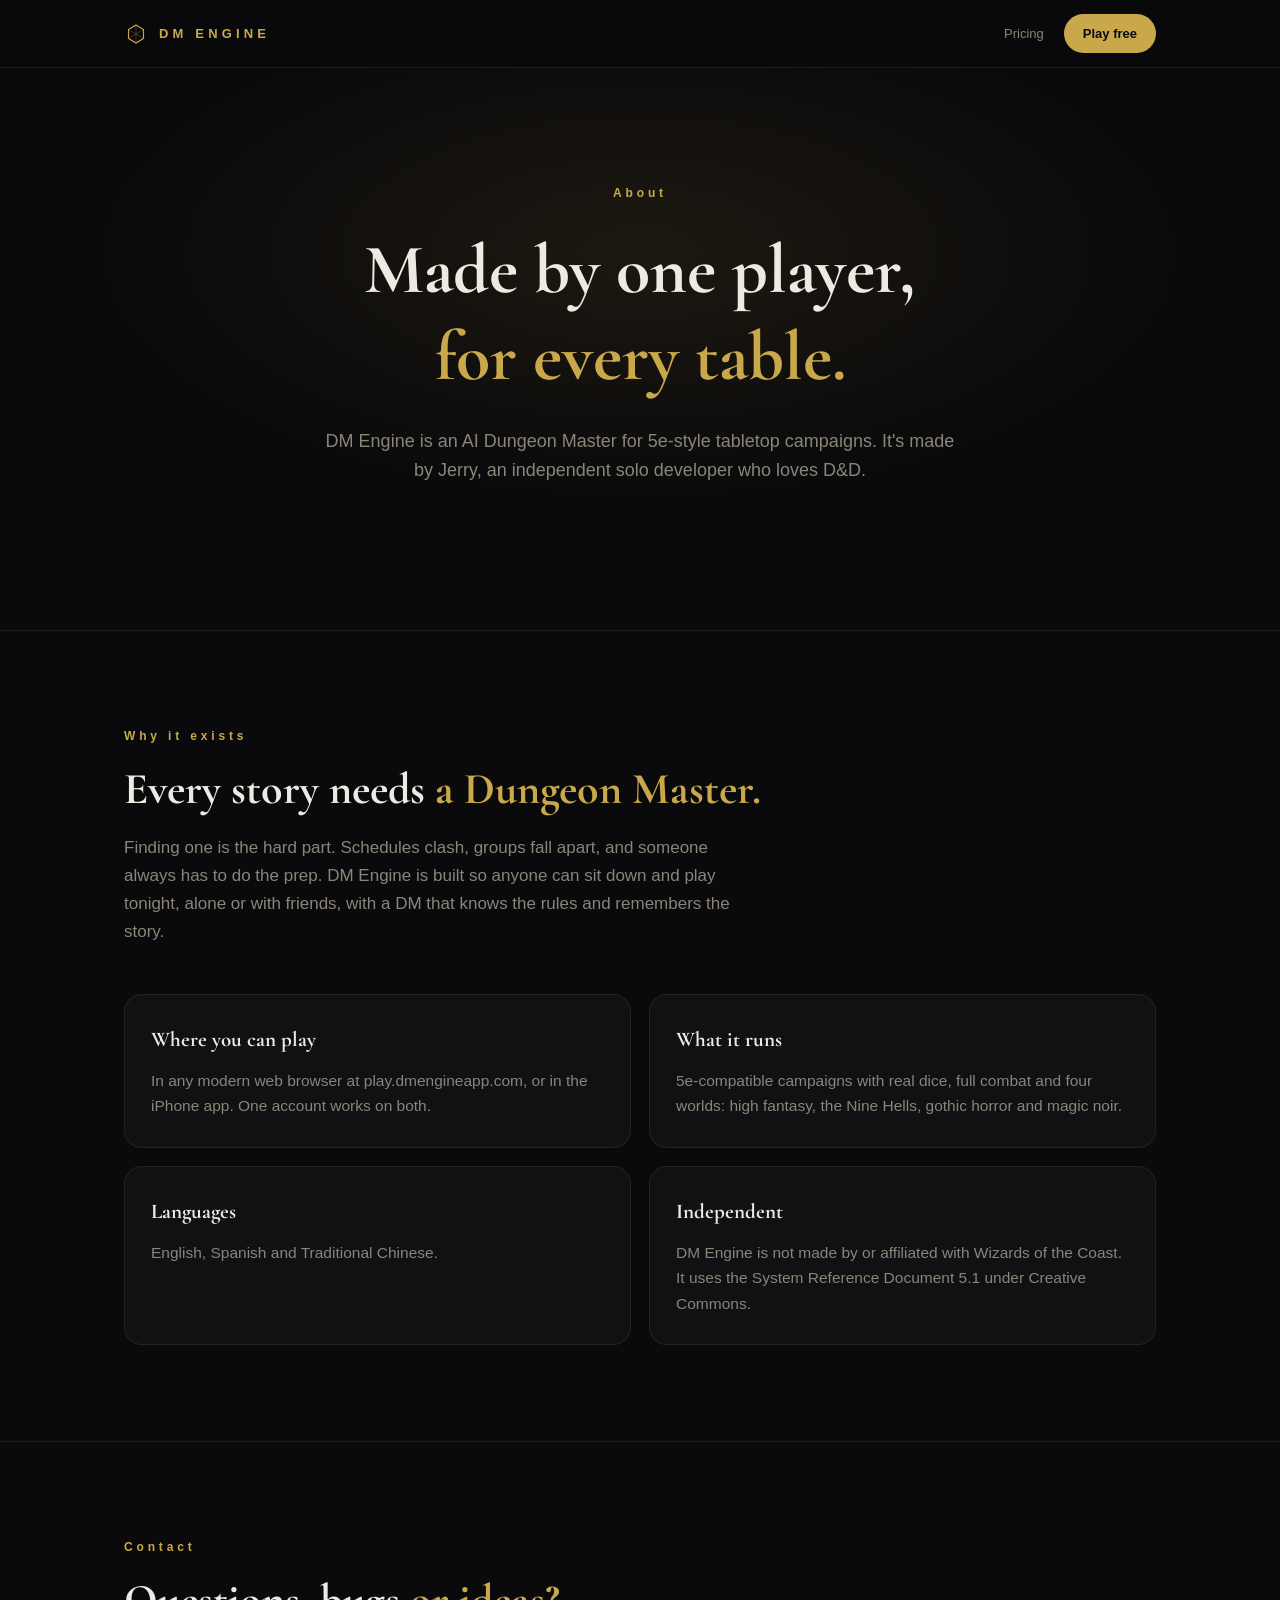
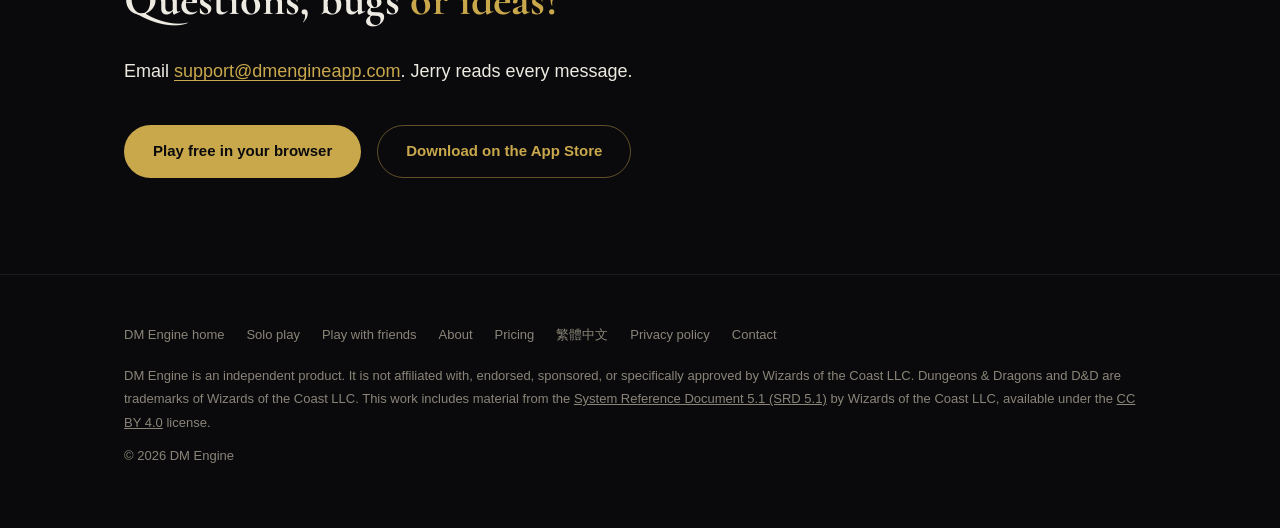
==== about/index.html @ d9fb6495 "Add About page" ====
<!DOCTYPE html>
<html lang="en">
<head>
<meta charset="UTF-8">
<meta name="viewport" content="width=device-width, initial-scale=1">
<title>About DM Engine | Who Makes the AI Dungeon Master</title>
<meta name="description" content="DM Engine is an AI Dungeon Master for 5e-style tabletop campaigns, made by Jerry, an independent solo developer who loves D&amp;D. Play free in your browser or on iPhone.">
<link rel="canonical" href="https://dmengineapp.com/about/">
<meta name="theme-color" content="#0A0A0C">
<meta property="og:site_name" content="DM Engine">
<meta property="og:title" content="About DM Engine">
<meta property="og:description" content="DM Engine is an AI Dungeon Master for 5e-style tabletop campaigns, made by Jerry, an independent solo developer who loves D&amp;D. Play free in your browser or on iPhone.">
<meta property="og:type" content="website">
<meta property="og:url" content="https://dmengineapp.com/about/">
<meta property="og:image" content="https://dmengineapp.com/og-image.png">
<meta property="og:image:width" content="1200">
<meta property="og:image:height" content="630">
<meta name="twitter:card" content="summary_large_image">
<meta name="twitter:image" content="https://dmengineapp.com/og-image.png">
<meta name="apple-itunes-app" content="app-id=6762107792">
<link rel="icon" href="data:image/svg+xml,%3Csvg xmlns='http://www.w3.org/2000/svg' viewBox='0 0 64 64'%3E%3Crect width='64' height='64' rx='14' fill='%230A0A0C'/%3E%3Cpolygon points='32,12 49,22 49,42 32,52 15,42 15,22' fill='none' stroke='%23C9A84C' stroke-width='3'/%3E%3C/svg%3E">
<link rel="preconnect" href="https://fonts.googleapis.com">
<link rel="preconnect" href="https://fonts.gstatic.com" crossorigin>
<link href="https://fonts.googleapis.com/css2?family=Cormorant+Garamond:wght@600;700&display=swap" rel="stylesheet">
<script type="application/ld+json">{"@context": "https://schema.org", "@graph": [{"@type": "AboutPage", "@id": "https://dmengineapp.com/about/#page", "url": "https://dmengineapp.com/about/", "name": "About DM Engine | Who Makes the AI Dungeon Master", "description": "DM Engine is an AI Dungeon Master for 5e-style tabletop campaigns, made by Jerry, an independent solo developer who loves D&D. Play free in your browser or on iPhone.", "inLanguage": "en", "isPartOf": {"@id": "https://dmengineapp.com/#site"}, "about": {"@id": "https://dmengineapp.com/#org"}, "dateModified": "2026-10-18"}, {"@type": "Organization", "@id": "https://dmengineapp.com/#org", "name": "DM Engine", "url": "https://dmengineapp.com/", "logo": "https://dmengineapp.com/logo.png", "email": "support@dmengineapp.com", "founder": {"@type": "Person", "name": "Jerry", "jobTitle": "Independent developer"}, "sameAs": ["https://apps.apple.com/app/id6762107792"]}]}</script>
<style>
:root{--bg:#0A0A0C;--bg2:#111114;--bg3:#16140F;--gold:#C9A84C;--gold-deep:#8F7836;--ink:#EDEAE2;--mut:#8A8578;
--line:rgba(201,168,76,.16);--line-soft:rgba(237,234,226,.08);
--sans:-apple-system,BlinkMacSystemFont,"Segoe UI",Roboto,Helvetica,Arial,sans-serif;
--serif:"Cormorant Garamond",Georgia,serif}
*{box-sizing:border-box;margin:0;padding:0}
html{scroll-behavior:smooth}
body{background:var(--bg);color:var(--ink);font-family:var(--sans);font-size:17px;line-height:1.65;-webkit-font-smoothing:antialiased;overflow-x:hidden}
a{color:inherit;text-decoration:none}
.wrap{max-width:1080px;margin:0 auto;padding:0 24px}
nav{position:fixed;inset:0 0 auto 0;z-index:50;background:rgba(10,10,12,.82);-webkit-backdrop-filter:blur(14px);backdrop-filter:blur(14px);border-bottom:1px solid var(--line-soft)}
.nav-in{max-width:1080px;margin:0 auto;padding:14px 24px;display:flex;align-items:center;gap:20px}
.brand{display:flex;align-items:center;gap:11px;font-size:13px;font-weight:600;letter-spacing:.32em;color:var(--gold);white-space:nowrap}
.brand svg{width:24px;height:24px;flex:none}
.lang{margin-left:auto;font-size:13px;color:var(--mut)}
.lang:hover{color:var(--ink)}
.btn{display:inline-flex;align-items:center;justify-content:center;border:1px solid transparent;border-radius:999px;padding:13px 28px;font-size:15px;font-weight:600;white-space:nowrap;transition:transform .2s,background .2s,border-color .2s}
.btn:hover{transform:translateY(-1px)}
.btn-gold{background:var(--gold);color:#0A0A0C}
.btn-ghost{border-color:rgba(201,168,76,.45);color:var(--gold)}
nav .btn{padding:8px 18px;font-size:13px}
.hero{min-height:92vh;display:flex;align-items:center;text-align:center;padding:120px 0 80px;
background:radial-gradient(ellipse 60% 55% at 50% 40%,#1d1810 0%,var(--bg) 70%)}
.hero .wrap{width:100%}
.eyebrow{font-size:12px;letter-spacing:.32em;color:var(--gold);font-weight:600}
h1{font-family:var(--serif);font-weight:700;font-size:clamp(38px,6.4vw,70px);line-height:1.25;margin-top:22px}
h1 em,h2 em{font-style:normal;color:var(--gold)}
.sub{max-width:640px;margin:26px auto 0;color:var(--mut);font-size:18px}
.cta-row{margin-top:38px;display:flex;align-items:center;gap:16px;flex-wrap:wrap;justify-content:center}
.cta-note{width:100%;font-size:13px;color:var(--mut);letter-spacing:.08em}
section{padding:96px 0;border-top:1px solid var(--line-soft)}
h2{font-family:var(--serif);font-weight:700;font-size:clamp(30px,4.2vw,44px);line-height:1.3;margin-top:14px}
.lead{color:var(--mut);margin-top:16px;max-width:640px}
.grid3{margin-top:48px;display:grid;grid-template-columns:repeat(3,1fr);gap:18px}
.card{border:1px solid var(--line-soft);border-radius:18px;padding:28px 26px;background:var(--bg2)}
.card h3{font-family:var(--serif);font-size:21px;font-weight:700;color:var(--ink)}
.card p{color:var(--mut);margin-top:10px;font-size:15.5px}
.num{font-family:var(--serif);color:var(--gold);font-size:30px;font-weight:700;line-height:1}
.quote{margin:56px auto 0;max-width:760px;text-align:center}
.quote p{font-family:var(--serif);font-size:clamp(22px,3vw,28px);line-height:1.6}
.quote span{display:block;margin-top:14px;font-size:12px;letter-spacing:.16em;color:var(--mut)}
.party{display:grid;grid-template-columns:1.2fr 1fr;gap:40px;align-items:center}
.party ul{margin-top:24px;display:grid;gap:12px}
.party li{list-style:none;color:var(--mut);display:flex;gap:10px}
.party li::before{content:"—";color:var(--gold-deep);flex:none}
.code{border:1px solid var(--line);border-radius:20px;padding:34px;text-align:center;background:var(--bg3)}
.code b{display:block;font-size:44px;letter-spacing:.3em;color:var(--gold);font-weight:600;margin:10px 0}
.code small{color:var(--mut);font-size:14px}
.price-grid{margin-top:48px;display:grid;grid-template-columns:repeat(4,1fr);gap:16px}
.plan{border:1px solid var(--line-soft);border-radius:20px;padding:30px 22px;display:flex;flex-direction:column;background:var(--bg2);position:relative}
.plan.hot{border-color:var(--gold);background:var(--bg3)}
.badge{position:absolute;top:-12px;left:50%;transform:translateX(-50%);background:var(--gold);color:#0A0A0C;font-size:11px;font-weight:700;letter-spacing:.18em;padding:4px 12px;border-radius:999px;white-space:nowrap}
.plan h3{font-size:13px;font-weight:600;letter-spacing:.2em;color:var(--mut)}
.plan.hot h3{color:var(--gold)}
.price{font-family:var(--serif);font-size:38px;font-weight:700;margin-top:12px}
.price small{font-family:var(--sans);font-size:14px;color:var(--mut);font-weight:400}
.plan ul{margin:20px 0 26px;display:grid;gap:9px}
.plan li{list-style:none;font-size:14.5px;color:var(--mut);display:flex;gap:9px}
.plan li::before{content:"—";color:var(--gold-deep);flex:none}
.plan .btn{margin-top:auto;width:100%}
.fine{margin-top:30px;text-align:center;color:var(--mut);font-size:15px}
.fine b{color:var(--gold);font-weight:600}
.faq{margin-top:40px;display:grid;gap:12px;max-width:820px}
details{border:1px solid var(--line-soft);border-radius:14px;padding:18px 22px;background:var(--bg2)}
summary{cursor:pointer;font-weight:600;list-style:none}
summary::-webkit-details-marker{display:none}
summary::after{content:"+";float:right;color:var(--gold)}
details[open] summary::after{content:"−"}
details p{color:var(--mut);margin-top:10px;font-size:15.5px}
.final{text-align:center}
footer{border-top:1px solid var(--line-soft);padding:48px 0 60px;color:var(--mut);font-size:13px;line-height:1.8}
footer .row{display:flex;gap:22px;flex-wrap:wrap;margin-bottom:18px}
footer a:hover{color:var(--ink)}
@media (max-width:980px){.price-grid{grid-template-columns:repeat(2,1fr)}}
@media (max-width:760px){.grid3{grid-template-columns:1fr}.party{grid-template-columns:1fr}
.nav-in{gap:10px;padding:12px 16px}.brand{letter-spacing:.2em}nav .btn{padding:7px 12px;font-size:12px}.hide-sm{display:none}}
@media (max-width:560px){.price-grid{grid-template-columns:1fr}section{padding:72px 0}}

.about-grid{margin-top:48px;display:grid;grid-template-columns:repeat(2,1fr);gap:18px}
.contact{margin-top:28px;font-size:18px}
.contact a{color:var(--gold);text-decoration:underline;text-underline-offset:3px}
@media (max-width:760px){.about-grid{grid-template-columns:1fr}}
</style>
</head>
<body>

<nav>
  <div class="nav-in">
    <a class="brand" href="/" aria-label="DM Engine home">
      <svg viewBox="0 0 64 64" aria-hidden="true"><polygon points="32,8 52,20 52,44 32,56 12,44 12,20" fill="none" stroke="#C9A84C" stroke-width="3"/><line x1="32" y1="8" x2="32" y2="56" stroke="#C9A84C" stroke-width="1.4" opacity=".55"/><line x1="12" y1="20" x2="52" y2="44" stroke="#C9A84C" stroke-width="1.4" opacity=".55"/><line x1="52" y1="20" x2="12" y2="44" stroke="#C9A84C" stroke-width="1.4" opacity=".55"/></svg>
      DM ENGINE
    </a>
    <a class="lang" href="/#pricing">Pricing</a>
    <a class="btn btn-gold" href="https://play.dmengineapp.com">Play free</a>
  </div>
</nav>

<header class="hero" id="top" style="min-height:70vh">
  <div class="wrap">
    <p class="eyebrow">About</p>
    <h1>Made by one player,<br><em>for every table.</em></h1>
    <p class="sub">DM Engine is an AI Dungeon Master for 5e-style tabletop campaigns. It's made by Jerry, an independent solo developer who loves D&amp;D.</p>
  </div>
</header>

<section>
  <div class="wrap">
    <p class="eyebrow">Why it exists</p>
    <h2>Every story needs <em>a Dungeon Master.</em></h2>
    <p class="lead">Finding one is the hard part. Schedules clash, groups fall apart, and someone always has to do the prep. DM Engine is built so anyone can sit down and play tonight, alone or with friends, with a DM that knows the rules and remembers the story.</p>
    <div class="about-grid">
      <div class="card"><h3>Where you can play</h3><p>In any modern web browser at play.dmengineapp.com, or in the iPhone app. One account works on both.</p></div>
      <div class="card"><h3>What it runs</h3><p>5e-compatible campaigns with real dice, full combat and four worlds: high fantasy, the Nine Hells, gothic horror and magic noir.</p></div>
      <div class="card"><h3>Languages</h3><p>English, Spanish and Traditional Chinese.</p></div>
      <div class="card"><h3>Independent</h3><p>DM Engine is not made by or affiliated with Wizards of the Coast. It uses the System Reference Document 5.1 under Creative Commons.</p></div>
    </div>
  </div>
</section>

<section>
  <div class="wrap">
    <p class="eyebrow">Contact</p>
    <h2>Questions, bugs <em>or ideas?</em></h2>
    <p class="contact">Email <a href="mailto:support@dmengineapp.com">support@dmengineapp.com</a>. Jerry reads every message.</p>
    <div class="cta-row" style="justify-content:flex-start">
      <a class="btn btn-gold" href="https://play.dmengineapp.com">Play free in your browser</a>
      <a class="btn btn-ghost" href="https://apps.apple.com/app/id6762107792">Download on the App&nbsp;Store</a>
    </div>
  </div>
</section>

<footer>
  <div class="wrap">
    <div class="row">
      <a href="/">DM Engine home</a>
      <a href="/solo/">Solo play</a>
      <a href="/group/">Play with friends</a>
      <a href="/about/">About</a>
      <a href="/#pricing">Pricing</a>
      <a href="/zh/" hreflang="zh-Hant" lang="zh-Hant">繁體中文</a>
      <a href="https://j37953242.github.io/dmengine-legal">Privacy policy</a>
      <a href="mailto:support@dmengineapp.com">Contact</a>
    </div>
    <p>DM Engine is an independent product. It is not affiliated with, endorsed, sponsored, or specifically approved by Wizards of the Coast LLC. Dungeons &amp; Dragons and D&amp;D are trademarks of Wizards of the Coast LLC. This work includes material from the <a href="https://dnd.wizards.com/resources/systems-reference-document" style="text-decoration:underline">System Reference Document 5.1 (SRD 5.1)</a> by Wizards of the Coast LLC, available under the <a href="https://creativecommons.org/licenses/by/4.0/legalcode" style="text-decoration:underline">CC BY 4.0</a> license.</p>
    <p style="margin-top:10px">© 2026 DM Engine</p>
  </div>
</footer>

</body>
</html>
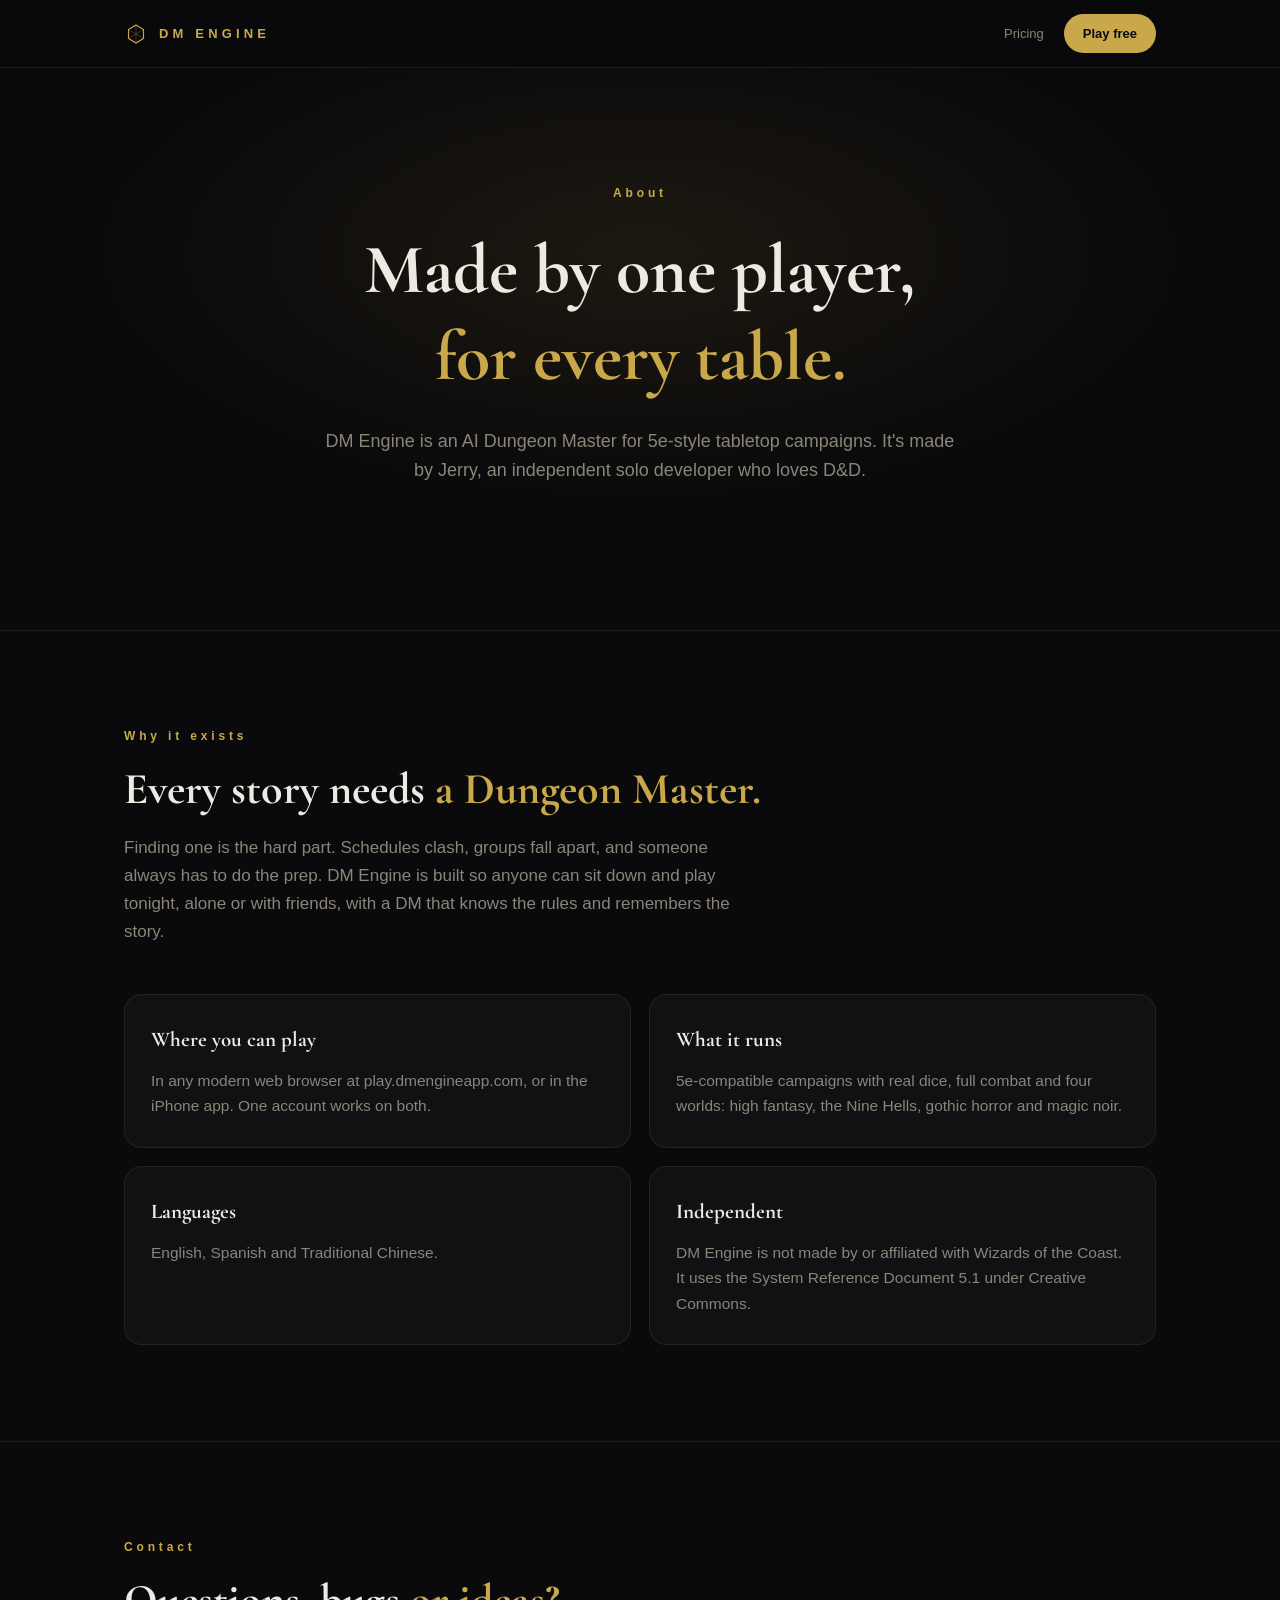
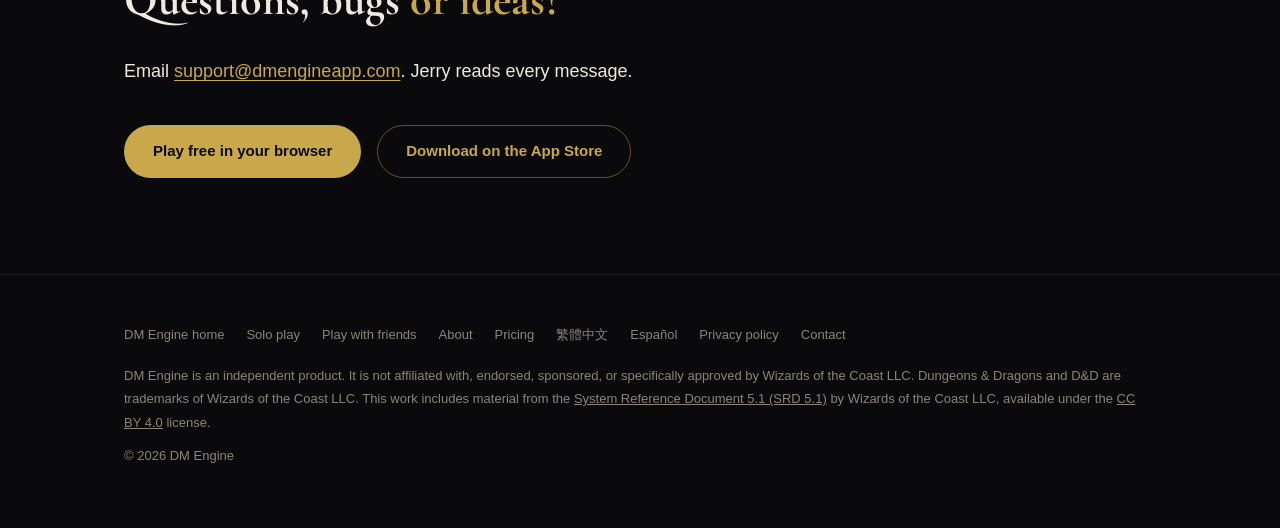
==== commit 517ea91b: "Add Spanish page" ====
--- a/about/index.html
+++ b/about/index.html
@@ -163,6 +163,7 @@
       <a href="/about/">About</a>
       <a href="/#pricing">Pricing</a>
       <a href="/zh/" hreflang="zh-Hant" lang="zh-Hant">繁體中文</a>
+      <a href="/es/" hreflang="es" lang="es">Español</a>
       <a href="https://j37953242.github.io/dmengine-legal">Privacy policy</a>
       <a href="mailto:support@dmengineapp.com">Contact</a>
     </div>
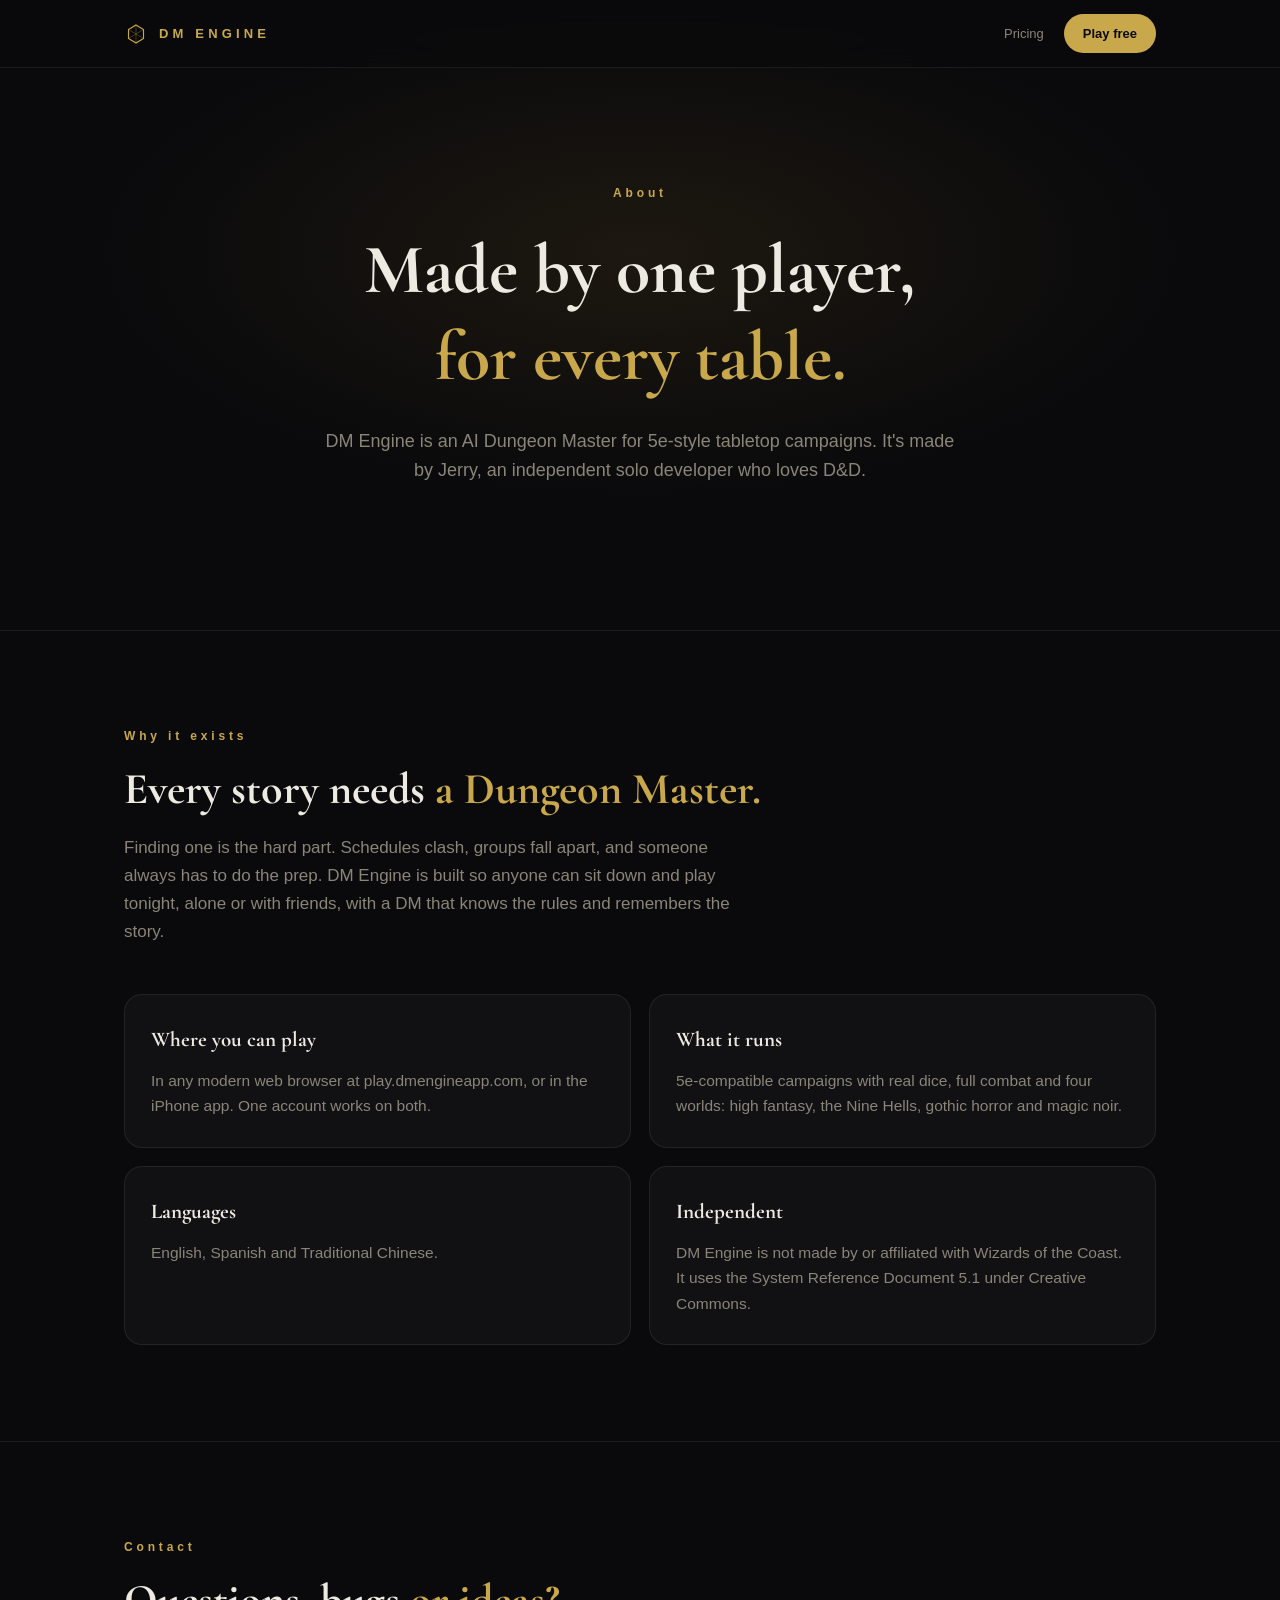
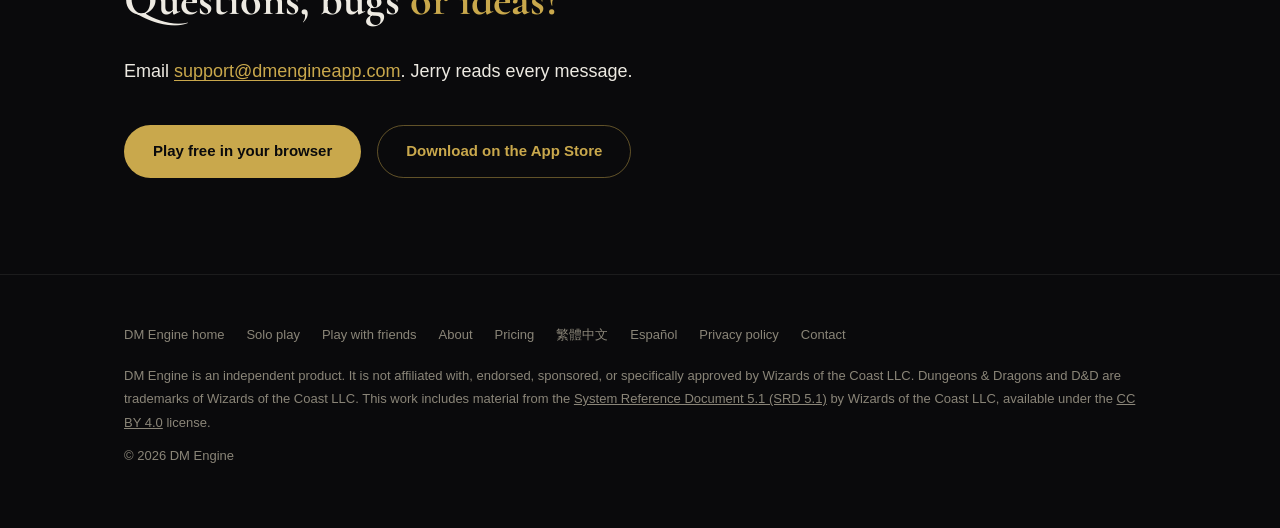
==== commit 18c303c5: "Self-host fonts; add a skip link and a main landmark on every page Google Fonts sent every visitor's" ====
--- a/about/index.html
+++ b/about/index.html
@@ -19,9 +19,7 @@
 <meta name="twitter:image" content="https://dmengineapp.com/og-image.png">
 <meta name="apple-itunes-app" content="app-id=6762107792">
 <link rel="icon" href="data:image/svg+xml,%3Csvg xmlns='http://www.w3.org/2000/svg' viewBox='0 0 64 64'%3E%3Crect width='64' height='64' rx='14' fill='%230A0A0C'/%3E%3Cpolygon points='32,12 49,22 49,42 32,52 15,42 15,22' fill='none' stroke='%23C9A84C' stroke-width='3'/%3E%3C/svg%3E">
-<link rel="preconnect" href="https://fonts.googleapis.com">
-<link rel="preconnect" href="https://fonts.gstatic.com" crossorigin>
-<link href="https://fonts.googleapis.com/css2?family=Cormorant+Garamond:wght@600;700&display=swap" rel="stylesheet">
+<link href="/fonts/cormorant-garamond.css" rel="stylesheet">
 <script type="application/ld+json">{"@context": "https://schema.org", "@graph": [{"@type": "AboutPage", "@id": "https://dmengineapp.com/about/#page", "url": "https://dmengineapp.com/about/", "name": "About DM Engine | Who Makes the AI Dungeon Master", "description": "DM Engine is an AI Dungeon Master for 5e-style tabletop campaigns, made by Jerry, an independent solo developer who loves D&D. Play free in your browser or on iPhone.", "inLanguage": "en", "isPartOf": {"@id": "https://dmengineapp.com/#site"}, "about": {"@id": "https://dmengineapp.com/#org"}, "dateModified": "2026-10-18"}, {"@type": "Organization", "@id": "https://dmengineapp.com/#org", "name": "DM Engine", "url": "https://dmengineapp.com/", "logo": "https://dmengineapp.com/logo.png", "email": "support@dmengineapp.com", "founder": {"@type": "Person", "name": "Jerry", "jobTitle": "Independent developer"}, "sameAs": ["https://apps.apple.com/app/id6762107792"]}]}</script>
 <style>
 :root{--bg:#0A0A0C;--bg2:#111114;--bg3:#16140F;--gold:#C9A84C;--gold-deep:#8F7836;--ink:#EDEAE2;--mut:#8A8578;
@@ -105,9 +103,11 @@
 .contact{margin-top:28px;font-size:18px}
 .contact a{color:var(--gold);text-decoration:underline;text-underline-offset:3px}
 @media (max-width:760px){.about-grid{grid-template-columns:1fr}}
+.skip{position:absolute;left:12px;top:-60px;z-index:1000;padding:10px 16px;border-radius:8px;background:#C9A84C;color:#0A0A0A;font-weight:600;text-decoration:none}.skip:focus{top:12px}
 </style>
 </head>
 <body>
+<a class="skip" href="#main">Skip to content</a>
 
 <nav>
   <div class="nav-in">
@@ -120,6 +120,7 @@
   </div>
 </nav>
 
+<main id="main">
 <header class="hero" id="top" style="min-height:70vh">
   <div class="wrap">
     <p class="eyebrow">About</p>
@@ -154,6 +155,8 @@
   </div>
 </section>
 
+</main>
+
 <footer>
   <div class="wrap">
     <div class="row">
--- a/fonts/cormorant-garamond.css
+++ b/fonts/cormorant-garamond.css
@@ -0,0 +1,49 @@
+/* Self-hosted from @fontsource (SIL Open Font License 1.1). No request leaves dmengineapp.com. */
+/* cormorant-garamond-latin-ext-500-normal */
+@font-face {
+  font-family: 'Cormorant Garamond';
+  font-style: normal;
+  font-display: swap;
+  font-weight: 500;
+  src: url(/fonts/cormorant-garamond/cormorant-garamond-latin-ext-500-normal.woff2) format('woff2');
+}
+/* cormorant-garamond-latin-500-normal */
+@font-face {
+  font-family: 'Cormorant Garamond';
+  font-style: normal;
+  font-display: swap;
+  font-weight: 500;
+  src: url(/fonts/cormorant-garamond/cormorant-garamond-latin-500-normal.woff2) format('woff2');
+}
+/* cormorant-garamond-latin-ext-600-normal */
+@font-face {
+  font-family: 'Cormorant Garamond';
+  font-style: normal;
+  font-display: swap;
+  font-weight: 600;
+  src: url(/fonts/cormorant-garamond/cormorant-garamond-latin-ext-600-normal.woff2) format('woff2');
+}
+/* cormorant-garamond-latin-600-normal */
+@font-face {
+  font-family: 'Cormorant Garamond';
+  font-style: normal;
+  font-display: swap;
+  font-weight: 600;
+  src: url(/fonts/cormorant-garamond/cormorant-garamond-latin-600-normal.woff2) format('woff2');
+}
+/* cormorant-garamond-latin-ext-700-normal */
+@font-face {
+  font-family: 'Cormorant Garamond';
+  font-style: normal;
+  font-display: swap;
+  font-weight: 700;
+  src: url(/fonts/cormorant-garamond/cormorant-garamond-latin-ext-700-normal.woff2) format('woff2');
+}
+/* cormorant-garamond-latin-700-normal */
+@font-face {
+  font-family: 'Cormorant Garamond';
+  font-style: normal;
+  font-display: swap;
+  font-weight: 700;
+  src: url(/fonts/cormorant-garamond/cormorant-garamond-latin-700-normal.woff2) format('woff2');
+}
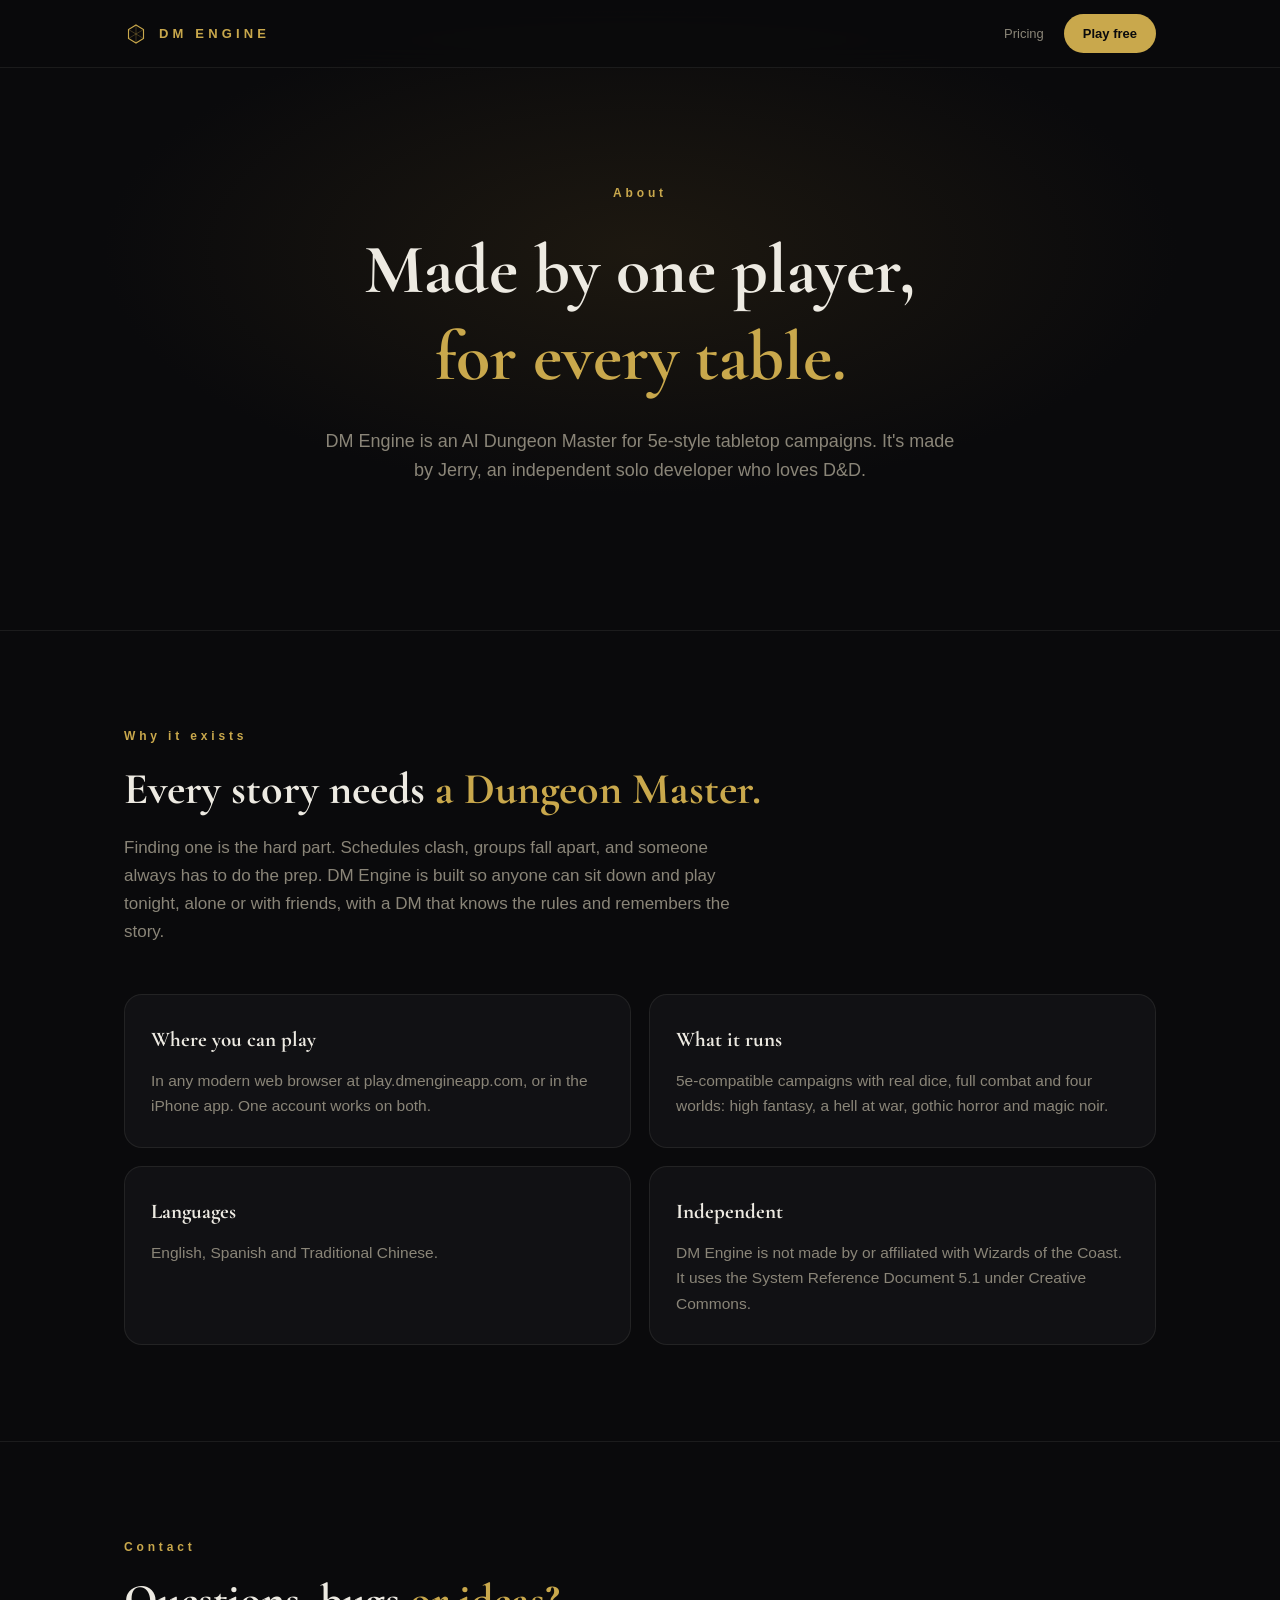
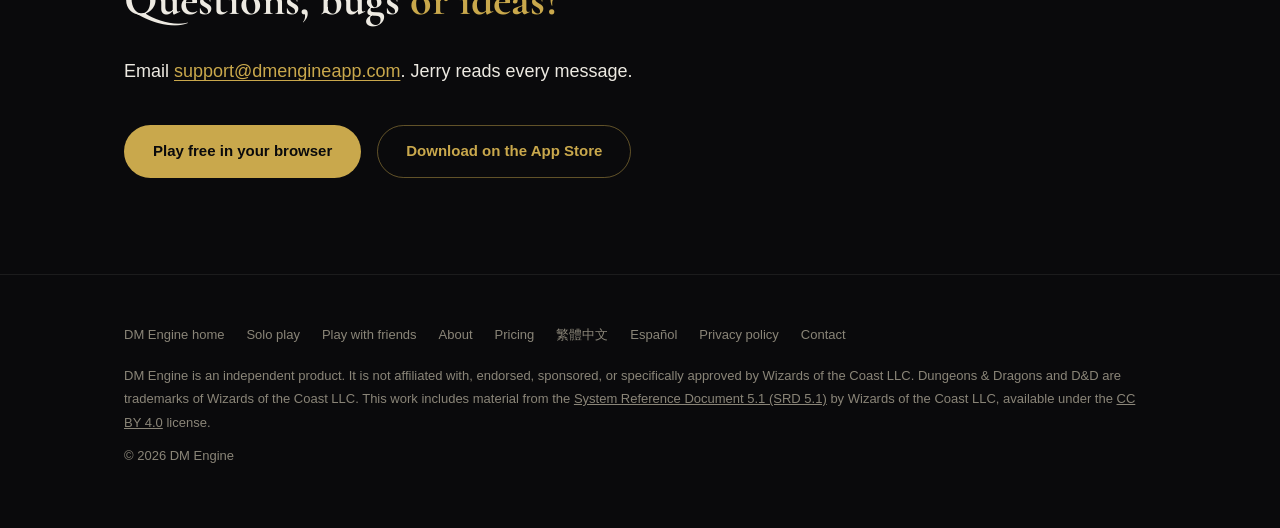
==== commit a7bae09a: "LORE-RENAME-001: the four worlds are original on every page The Ember Coast, The Brimstone March, Du" ====
--- a/about/index.html
+++ b/about/index.html
@@ -136,7 +136,7 @@
     <p class="lead">Finding one is the hard part. Schedules clash, groups fall apart, and someone always has to do the prep. DM Engine is built so anyone can sit down and play tonight, alone or with friends, with a DM that knows the rules and remembers the story.</p>
     <div class="about-grid">
       <div class="card"><h3>Where you can play</h3><p>In any modern web browser at play.dmengineapp.com, or in the iPhone app. One account works on both.</p></div>
-      <div class="card"><h3>What it runs</h3><p>5e-compatible campaigns with real dice, full combat and four worlds: high fantasy, the Nine Hells, gothic horror and magic noir.</p></div>
+      <div class="card"><h3>What it runs</h3><p>5e-compatible campaigns with real dice, full combat and four worlds: high fantasy, a hell at war, gothic horror and magic noir.</p></div>
       <div class="card"><h3>Languages</h3><p>English, Spanish and Traditional Chinese.</p></div>
       <div class="card"><h3>Independent</h3><p>DM Engine is not made by or affiliated with Wizards of the Coast. It uses the System Reference Document 5.1 under Creative Commons.</p></div>
     </div>
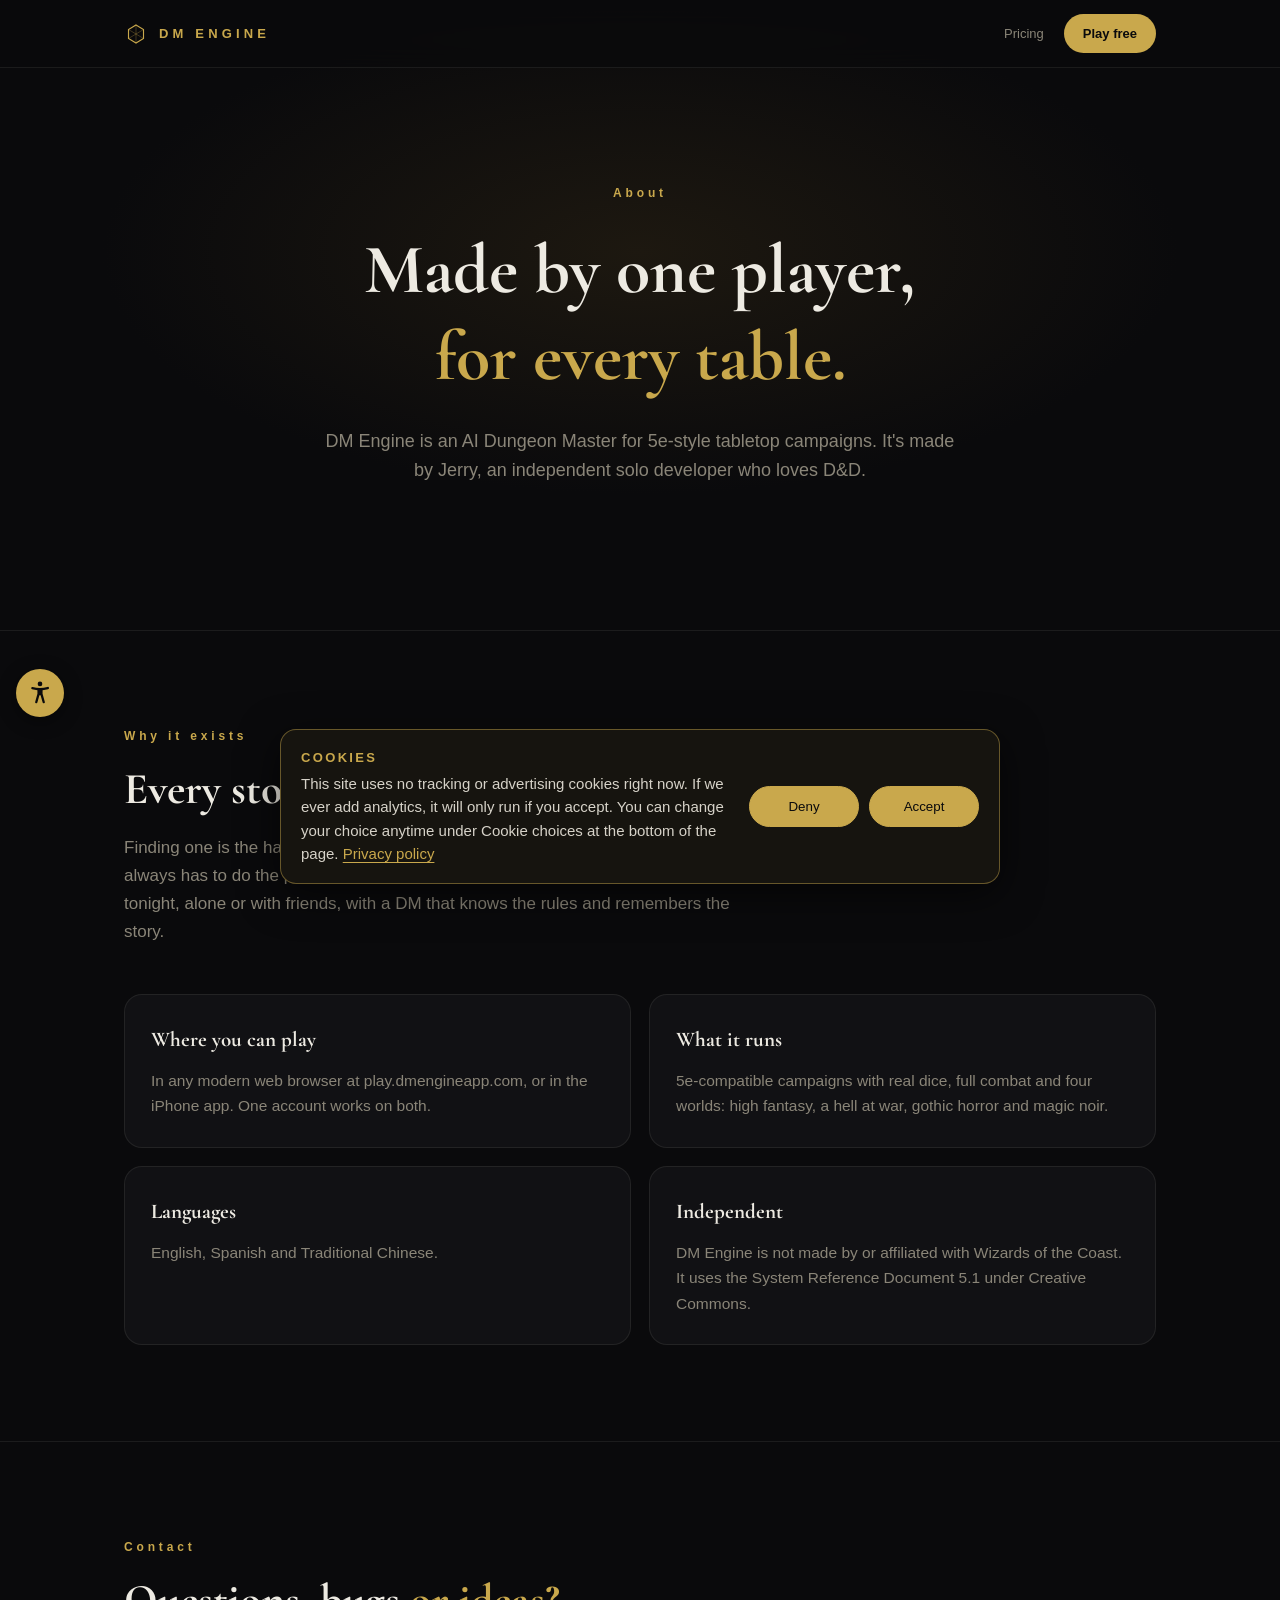
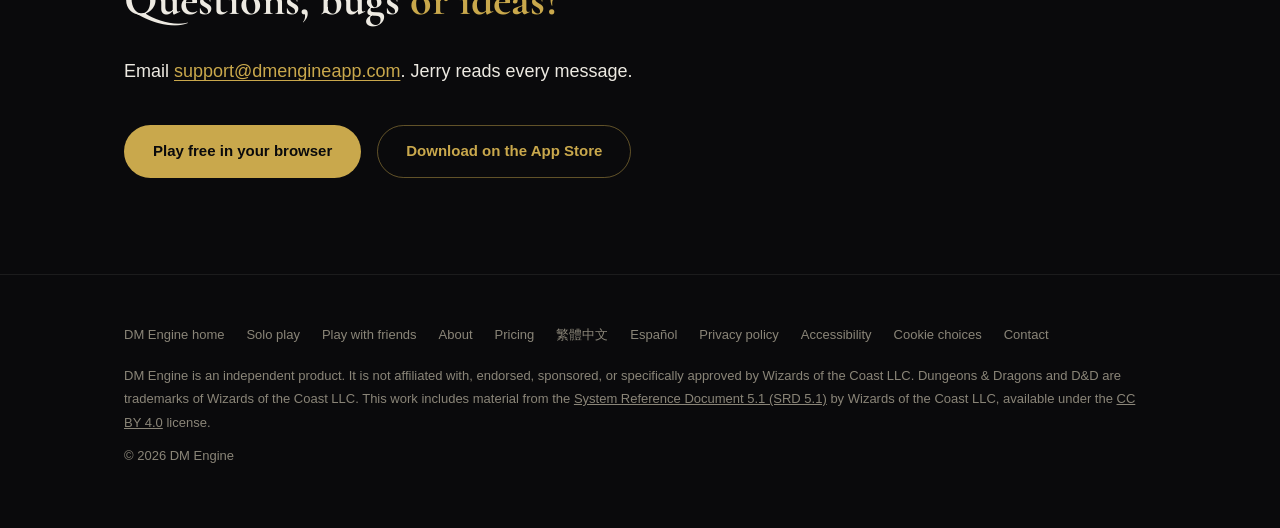
==== commit 8125652f: "Cookie choice banner, accessibility button and accessibility statement" ====
--- a/about/index.html
+++ b/about/index.html
@@ -168,6 +168,8 @@
       <a href="/zh/" hreflang="zh-Hant" lang="zh-Hant">繁體中文</a>
       <a href="/es/" hreflang="es" lang="es">Español</a>
       <a href="https://j37953242.github.io/dmengine-legal">Privacy policy</a>
+      <a href="/accessibility/">Accessibility</a>
+      <a href="#" data-cookie-choices>Cookie choices</a>
       <a href="mailto:support@dmengineapp.com">Contact</a>
     </div>
     <p>DM Engine is an independent product. It is not affiliated with, endorsed, sponsored, or specifically approved by Wizards of the Coast LLC. Dungeons &amp; Dragons and D&amp;D are trademarks of Wizards of the Coast LLC. This work includes material from the <a href="https://dnd.wizards.com/resources/systems-reference-document" style="text-decoration:underline">System Reference Document 5.1 (SRD 5.1)</a> by Wizards of the Coast LLC, available under the <a href="https://creativecommons.org/licenses/by/4.0/legalcode" style="text-decoration:underline">CC BY 4.0</a> license.</p>
@@ -175,5 +177,6 @@
   </div>
 </footer>
 
+<script src="/site-ui.js" defer></script>
 </body>
 </html>
